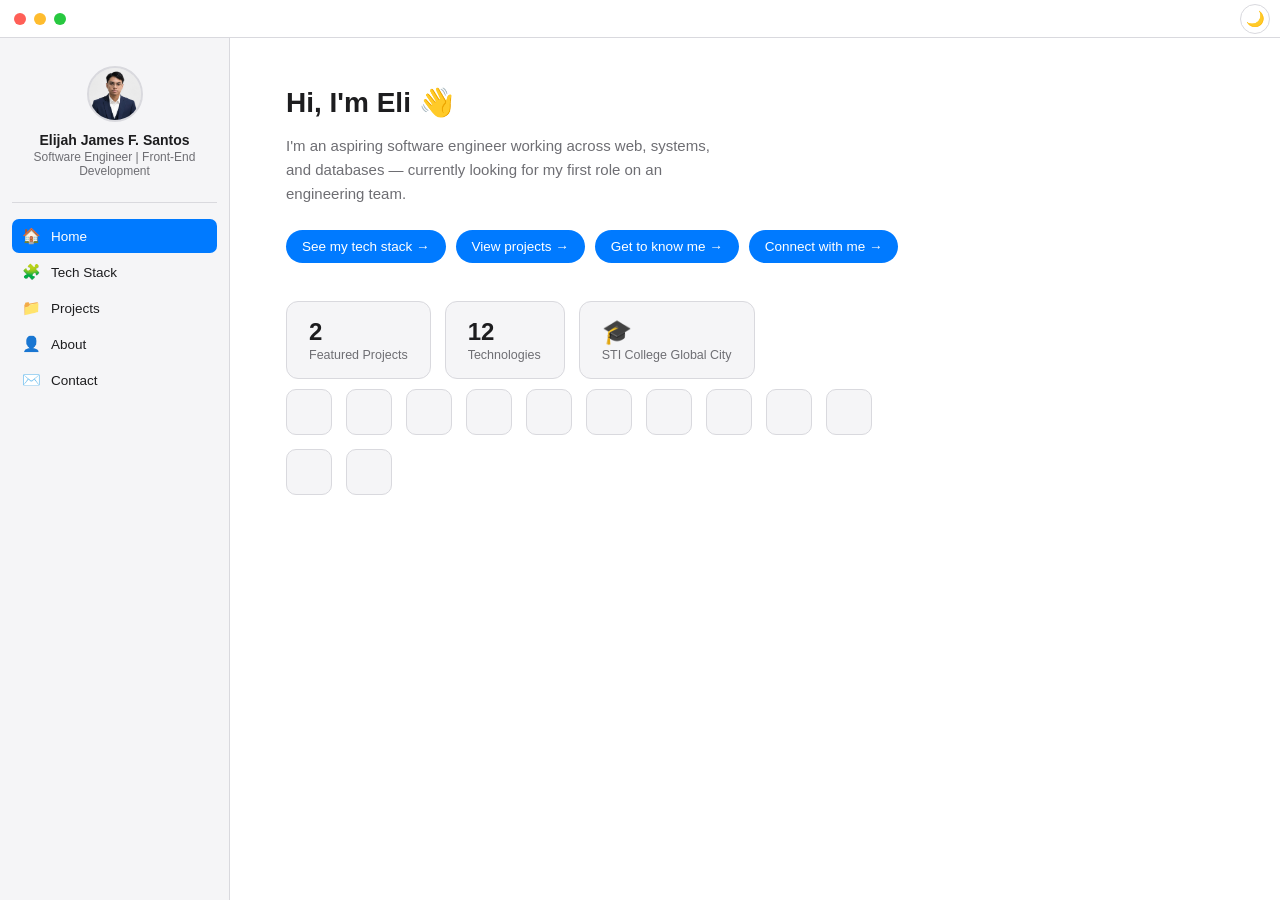
==== index.html @ a361f8e8 "Initial portfolio upload" ====
<!doctype html>
<html lang="en">
  <head>
    <meta charset="UTF-8" />
    <meta
      name="viewport"
      content="width=device-width, initial-scale=1.0, viewport-fit=cover"
    />
    <meta name="color-scheme" content="light" />

    <title>Elijah James F. Santos — Software Engineer</title>

    <!-- Devicon -->
    <link
      rel="stylesheet"
      href="https://cdn.jsdelivr.net/gh/devicons/devicon@latest/devicon.min.css"
    />

    <!-- Font Awesome -->
    <link
      rel="stylesheet"
      href="https://cdnjs.cloudflare.com/ajax/libs/font-awesome/6.5.2/css/all.min.css"
    />

    <!-- Your CSS -->
    <link rel="stylesheet" href="style.css" />
  </head>

  <body>
    <div class="mac-window">
      <!-- TITOL BAR -->
      <div class="titlebar">
        <div class="traffic-lights">
          <span class="light red"></span>
          <span class="light yellow"></span>
          <span class="light green"></span>
        </div>

        <div class="window-title">Elijah Santos — Portfolio</div>

        <button
          class="theme-toggle"
          id="theme-toggle"
          aria-label="Toggle dark mode"
          title="Toggle dark mode"
        >
          🌙
        </button>
      </div>

      <div class="window-body">
        <!-- SIDEBAR -->
        <nav class="sidebar">
          <div class="sidebar-profile">
            <!-- PROFILE PHOTO -->
            <div class="avatar">
              <img src="./pic.jpeg" alt="Elijah Santos" />
            </div>

            <div class="sidebar-name">Elijah James F. Santos</div>

            <div class="sidebar-role">
              Software Engineer | Front-End Development
            </div>
          </div>

          <!-- NAVIGATION -->

          <button class="nav-item active" data-view="home">
            <span class="nav-icon">🏠</span>
            Home
          </button>

          <button class="nav-item" data-view="stack">
            <span class="nav-icon">🧩</span>
            Tech Stack
          </button>

          <button class="nav-item" data-view="projects">
            <span class="nav-icon">📁</span>
            Projects
          </button>

          <button class="nav-item" data-view="about">
            <span class="nav-icon">👤</span>
            About
          </button>

          <button class="nav-item" data-view="contact">
            <span class="nav-icon">✉️</span>
            Contact
          </button>
        </nav>

        <!-- PARA MAGITNA YUNG CONTENT -->
        <main class="content">
          <!-- BAHAY NI ELI -->
          <section class="view active" id="view-home">
            <h1>
              Hi, I'm Eli
              <span class="wave">👋</span>
            </h1>

            <p class="lede">
              I'm an aspiring software engineer working across web, systems, and
              databases — currently looking for my first role on an engineering
              team.
            </p>

            <div class="quick-links">
              <button class="pill" data-goto="stack">
                See my tech stack →
              </button>

              <button class="pill" data-goto="projects">
                View projects →
              </button>

              <button class="pill" data-goto="about">
                Get to know me →
              </button>

              <button class="pill" data-goto="contact">
                Connect with me →
              </button>

              <div class="stats-row">
              <div class="stat-card">
              <div class="stat-num">2</div>
              <div class="stat-label">Featured Projects</div>
           </div>

             <div class="stat-card">
             <div class="stat-num">12</div>
             <div class="stat-label">Technologies</div>
          </div>

             <div class="stat-card">
             <div class="stat-num">🎓</div>
             <div class="stat-label">STI College Global City</div>
          </div>
        </div>
        <p class="strip-label"></p>
          <div class="tech-strip">
            <i class="devicon-html5-plain colored"></i>
            <i class="devicon-css3-plain colored"></i>
            <i class="devicon-javascript-plain colored"></i>
            <i class="devicon-python-plain colored"></i>
            <i class="devicon-java-plain colored"></i>
            <i class="devicon-csharp-plain colored"></i>
            <i class="devicon-react-original colored"></i>
            <i class="devicon-github-original"></i>
            <i class="devicon-microsoftsqlserver-plain colored"></i>
            <i class="devicon-mysql-original colored"></i>
            <i class="devicon-oracle-original colored"></i>
            <i class="devicon-mongodb-plain colored"></i>
          </div>
          </section>

          <!-- TECH STACKS NI ELI -->
          <section class="view" id="view-stack">
            <h2>Tech Stack</h2>

            <p class="section-sub">Click a tile to see what it is.</p>

            <!-- LANGUAGES -->
            <div class="stack-category">
              <p class="category-label">Languages</p>
              <div class="tile-grid">
                <button class="tile" data-info="html">
                  <i class="devicon-html5-plain colored"></i>
                  <span>HTML</span>
                </button>

                <button class="tile" data-info="css">
                  <i class="devicon-css3-plain colored"></i>
                  <span>CSS</span>
                </button>

                <button class="tile" data-info="js">
                  <i class="devicon-javascript-plain colored"></i>
                  <span>JavaScript</span>
                </button>

                <button class="tile" data-info="python">
                  <i class="devicon-python-plain colored"></i>
                  <span>Python</span>
                </button>

                <button class="tile" data-info="java">
                  <i class="devicon-java-plain colored"></i>
                  <span>Java</span>
                </button>

                  <button class="tile" data-info="csharp">
                    <i class="devicon-csharp-plain colored"></i>
                    <span>C#</span>
                  </button>
                </button>
              </div>
            </div>

            <!-- FRAMEWORKS AND LIBRARIES -->
            <div class="stack-category">
              <p class="category-label">Frameworks & Libraries</p>

              <div class="tile-grid">
                <button class="tile" data-info="react">
                  <i class="devicon-react-original colored"></i>
                  <span>React</span>
                </button>
              </div>
            </div>

            <!-- TOOLS & PLATFORMS -->
             <div class="stack-category">
              <p class="category-label">Tools & Platforms</p>

              <div class="title-grid">
               <button class="tile" data-info="github">
                  <i class="devicon-github-original"></i>
                  <span>GitHub</span>
                  </button>
                  </div>
                </div>

            <!-- DATABASES -->
            <div class="stack-category">
              <p class="category-label">Databases</p>

              <div class="tile-grid">
                <button class="tile" data-info="mssql">
                  <i class="devicon-microsoftsqlserver-plain colored"></i>
                  <span>MSSQL</span>
                </button>

                <div class="tile-grid">
                <button class="tile" data-info="mysql">
                  <i class="devicon-mysql-original colored"></i>
                  <span>MYSQL</span>
                </button>

                <button class="tile" data-info="oracle">
                  <i class="devicon-oracle-original colored"></i>
                  <span>Oracle DB</span>
                </button>

                <button class="tile" data-info="mongodb">
                  <i class="devicon-mongodb-plain colored"></i>
                  <span>MongoDB</span>
                </button>
              </div>
            </div>

            <!-- TECH INFO -->
            <div class="info-panel" id="info-panel">
              <p class="info-placeholder">
                Select a tile above to see details here.
              </p>
            </div>
          </section>

          <!-- PROJECTS NI ELI -->
          <section class="view" id="view-projects">
            <h2>Projects</h2>
            <p class="section-sub">Click a project to expand it.</p>

            <div class="disclosure-row open">
              <button class="disclosure-trigger">
                <span class="chevron">▸</span>
                <span class="row-title">HanaPark</span>
                <span class="row-meta">HTML · CSS · JS · React · Canva</span>
              </button>
              <div class="disclosure-body">
                <p>
                  Smart web-based parking availability and reservation system
                  built for STI College Global City. Provides real-time parking
                  information and lets users reserve available spaces, reducing
                  parking congestion and improving convenience. Act as the
                  frontend developer on this capstone project.
                </p>
                <a
                  href="https://hanapark.online"
                  target="_blank"
                  rel="noopener"
                  class="pill small"
                  >View project →</a
                >
              </div>
            </div>

            <div class="disclosure-row">
              <button class="disclosure-trigger">
                <span class="chevron">▸</span>
                <span class="row-title"
                  >Wayward Games Network Infrastructure</span
                >
                <span class="row-meta"
                  >AutoCAD · Canva · Figma · Cisco Packet Tracer</span
                >
              </button>
              <div class="disclosure-body">
                <p>
                  Strategizing, designing, and configuring network
                  infrastructure for Wayward Games through network simulation.
                  Covers how a 5-story building's network connections are laid
                  out, with recommended PC specs for each department to operate
                  flawlessly.
                </p>
                <a
                  href="wayward-games.html"
                  target="_blank"
                  rel="noopener"
                  class="pill small"
                  >View project →</a
                >
              </div>
            </div>
          </section>

          <!-- ABOUT KAY ELI -->
         <section class="view" id="view-about">
            <h2>About</h2>

            <p class="placeholder">
              I’m a fresh IT graduate with a Bachelor of Science in Information
              Technology, majoring in Game Development, with a strong interest
              in web development and artificial intelligence. I have academic
              experience working with HTML, CSS, JavaScript, React, and
              designing UI/UX, while continuously expanding my skills in AI and
              cybersecurity. As the team leader of HanaPark, a smart parking
              availability and reservation system, I gained hands-on experience
              in developing and leading a real-world project. I’m currently
              aspiring to build a career as a Front-End Developer or Software
              Engineer, creating modern, user-focused, and innovative solutions.
            </p>

            <!-- Life Outside the Computer -->
            <div class="life-outside">
              <button class="life-toggle" id="lifeToggle">
                <span>Life Outside the Computer</span>
                <span id="lifeArrow">▼</span>
              </button>

              <div class="life-content" id="lifeContent">

               <div class="life-icons">

              <!-- Pokémon -->
              <div class="life-item">
                <img
                  src="https://upload.wikimedia.org/wikipedia/commons/5/53/Pok%C3%A9_Ball_icon.svg"
                  alt="Pokémon"
                >
                <span>Pokémon</span>
              </div>

              <!-- Discord -->
              <div class="life-item">
                <img
                  src="https://cdn.simpleicons.org/discord"
                  alt="Discord"
                >
                <span>Discord</span>
              </div>

              <!-- YouTube -->
              <div class="life-item">
                <img
                  src="https://cdn.simpleicons.org/youtube"
                  alt="YouTube"
                >
                <span>YouTube</span>
              </div>

              <!-- Guitar -->
              <div class="life-item">
                <div class="silhouette">🎸</div>
                <span>Electric Guitar</span>
              </div>

              <!-- Car -->
              <div class="life-item">
                <div class="silhouette">🚗</div>
                <span>Cars</span>
              </div>

            </div>

            <p>
              When I’m away from the computer, I usually like to slow down,
              relax, and enjoy the things I’m interested in. I spend my free
              time playing games, playing electric guitar, talking with
              friends on Discord, opening Pokémon TCG packs, and watching
              K-dramas, anime, and YouTube.
            </p>

            <p>
              I’m also interested in cars, guitars, Pokémon cards, the latest
              technology, and exploring household decorations and appliances.
              Most of the time, I simply enjoy chilling and spending time with
              my hobbies and interests. I find that having time to relax and
              enjoy these things helps me recharge and come back to my work
              with a fresh mind.
            </p>

          </div>
            </div>
          </section>

          <!-- PANO I CONTACT SI ELI -->
          <section class="view" id="view-contact">
            <h2>Contact</h2>

            <div class="contact-card">
              <button type="button" class="contact-row" id="copy-email-btn" data-email="elijahjames_santos@yahoo.com">
                <span class="contact-icon">✉️</span>
                <span id="copy-email-text">elijahjames_santos@yahoo.com</span>
              </button>

              <a
                href="https://github.com/eliiisantos"
                target="_blank"
                rel="noopener"
                class="contact-row"
              >
                <span class="contact-icon">🐙</span>
                <span>github.com/eliiisantos</span>
              </a>

              <a
                href="https://www.linkedin.com/in/elijah-james-santos-1762a33b9/"
                target="_blank"
                rel="noopener"
                class="contact-row"
              >
                <span class="contact-icon">💼</span>
                <span>linkedin.com/in/elijah-james-santos</span>
              </a>
              <a
                href="https://www.facebook.com/eljhsnts"
                target="_blank"
                rel="noopener noreferrer"
                class="contact-row"
              >
                <span class="contact-icon">
                  <i class="fa-brands fa-facebook"></i>
                </span>
                <span>facebook.com/eljhsnts</span>
              </a>
            </div>
          </section>
        </main>
      </div>
    </div>

    <!-- JAVASCRIPT -->
    <script src="script.js"></script>
  </body>
</html>
---- style.css ----
/* =========================================
   ROOT VARIABLES
========================================= */

:root{
  color-scheme:light;
  --sidebar-bg:#F5F5F7;
  --content-bg:#FFFFFF;
  --border:#D9D9DE;
  --text:#1D1D1F;
  --text-dim:#6E6E73;
  --blue:#007AFF;
  --blue-soft:#E8F1FF;
}


/* =========================================
   DARK MODE VARIABLES
========================================= */

body.dark {
  --sidebar-bg: #1C1C1E;
  --content-bg: #000000;
  --border: #38383A;

  --text: #F5F5F7;
  --text-dim: #98989D;

  --blue: #0A84FF;
  --blue-soft: #172A45;
  --button-hover: #409CFF;

  --titlebar-bg: #1C1C1E;
}


/* =========================================
   RESET
========================================= */

* {
  box-sizing: border-box;
}

html,
body {
  height: 100%;
  margin: 0;
}

body {
  font-family:
    -apple-system,
    BlinkMacSystemFont,
    "SF Pro Text",
    "Segoe UI",
    Helvetica,
    Arial,
    sans-serif;

  background: #000;
  color: var(--text);

  transition:
    background-color 0.25s ease,
    color 0.25s ease;
}


/* =========================================
   MAC WINDOW
========================================= */

.mac-window{
  width:100vw;
  height:100vh;
  height:100dvh;
  display:flex;
  flex-direction:column;
  background:var(--content-bg);
  overflow:hidden;
}


/* =========================================
   TITLE BAR
========================================= */

.titlebar {
  height: 38px;
  flex: none;

  background: var(--titlebar-bg);

  border-bottom: 1px solid var(--border);

  display: flex;
  align-items: center;

  padding: 0 14px;

  position: relative;

  transition:
    background-color 0.25s ease,
    border-color 0.25s ease;
}


/* =========================================
   MAC TRAFFIC LIGHTS
========================================= */

.traffic-lights {
  display: flex;
  gap: 8px;
}

.light {
  width: 12px;
  height: 12px;
  border-radius: 50%;
}

.light.red {
  background: #FF5F57;
}

.light.yellow {
  background: #FEBC2E;
}

.light.green {
  background: #28C840;
}


/* =========================================
   WINDOW TITLE
========================================= */

.window-title {
  position: absolute;

  left: 50%;

  transform: translateX(-50%);

  font-size: 13px;

  color: var(--text-dim);

  font-weight: 500;

  white-space: nowrap;

  transition: color 0.25s ease;
}


/* =========================================
   DARK / LIGHT TOGGLE
========================================= */

.theme-toggle {
  position: absolute;

  right: 14px;
  top: 50%;

  transform: translateY(-50%);

  width: 30px;
  height: 30px;

  display: flex;
  align-items: center;
  justify-content: center;

  border: 1px solid var(--border);

  background: rgba(255, 255, 255, 0.65);

  border-radius: 50%;

  font-size: 15px;

  cursor: pointer;

  font-family: inherit;

  transition:
    background 0.2s ease,
    transform 0.2s ease,
    border-color 0.2s ease;
}

body.dark .theme-toggle {
  background: rgba(255, 255, 255, 0.08);
}

.theme-toggle:hover {
  background: rgba(0, 0, 0, 0.08);

  transform:
    translateY(-50%)
    scale(1.05);
}

body.dark .theme-toggle:hover {
  background: rgba(255, 255, 255, 0.14);
}


/* =========================================
   BODY LAYOUT
========================================= */

.window-body {
  flex: 1;

  display: flex;

  min-height: 0;
}

/* Home stats row */
.stats-row{
  display:flex;
  gap:14px;
  flex-wrap:wrap;
  margin-top:28px;
}
.stat-card{
  background:var(--sidebar-bg);
  border:1px solid var(--border);
  border-radius:12px;
  padding:16px 22px;
  min-width:120px;
}
.stat-num{
  font-size:24px;
  font-weight:700;
  color:var(--text);
}
.stat-label{
  font-size:12.5px;
  color:var(--text-dim);
  margin-top:2px;
}

@media (max-width:520px){
  .stat-card{ min-width:100px; padding:14px 16px; }
}

/* Tech icon strip */
.strip-label{
  font-size:12px;
  text-transform:uppercase;
  letter-spacing:.04em;
  color:var(--text-dim);
  margin:32px 0 12px;
}
.tech-strip{
  display:flex;
  gap:14px;
  flex-wrap:wrap;
}
.tech-strip i{
  font-size:26px;
  background:var(--sidebar-bg);
  border:1px solid var(--border);
  border-radius:10px;
  width:46px;
  height:46px;
  display:flex;
  align-items:center;
  justify-content:center;
}

/* =========================================
   SIDEBAR
========================================= */

.sidebar {
  width: 230px;
  flex: none;

  background: var(--sidebar-bg);

  border-right: 1px solid var(--border);

  padding: 20px 12px;

  overflow-y: auto;

  transition:
    background-color 0.25s ease,
    border-color 0.25s ease;
}


/* =========================================
   SIDEBAR PROFILE
========================================= */

.sidebar-profile {
  text-align: center;

  padding:
    8px
    8px
    24px;

  border-bottom: 1px solid var(--border);

  margin-bottom: 16px;
}


/* =========================================
   PROFILE PHOTO
========================================= */

.avatar {
  width: 56px;
  height: 56px;

  border-radius: 50%;

  overflow: hidden;

  margin: 0 auto 10px;

  background: #E5E5EA;

  border: 2px solid var(--border);

  display: flex;
  align-items: center;
  justify-content: center;

  transition:
    border-color 0.25s ease,
    background-color 0.25s ease;
}

.avatar img {
  width: 100%;
  height: 100%;

  object-fit: cover;

  /*
    Keeps your face more centered
    inside the circular image.
  */
  object-position: center 25%;

  display: block;
}


/* =========================================
   SIDEBAR TEXT
========================================= */

.sidebar-name {
  font-weight: 600;
  font-size: 14px;

  color: var(--text);
}

.sidebar-role {
  font-size: 12px;

  color: var(--text-dim);

  margin-top: 2px;
}


/* =========================================
   NAVIGATION
========================================= */

.nav-item {
  width: 100%;

  display: flex;
  align-items: center;

  gap: 10px;

  background: none;

  border: none;

  text-align: left;

  padding:
    8px
    10px;

  border-radius: 7px;

  font-size: 13.5px;

  color: var(--text);

  cursor: pointer;

  margin-bottom: 2px;

  font-family: inherit;

  transition:
    background-color 0.2s ease,
    color 0.2s ease;
}

.nav-item:hover {
  background: rgba(127, 127, 127, 0.12);
}

.nav-item.active {
  background: var(--blue);

  color: #FFFFFF;
}

.nav-icon {
  font-size: 15px;
}


/* =========================================
   CONTENT
========================================= */

.content {
  flex: 1;

  overflow-y: auto;

  padding:
    48px
    56px;

  background: var(--content-bg);

  transition:
    background-color 0.25s ease;
}


/* =========================================
   VIEWS
========================================= */

.view {
  display: none;

  max-width: 640px;

  animation:
    fadeIn
    0.25s
    ease;
}

.view.active {
  display: block;
}


/* =========================================
   FADE ANIMATION
========================================= */

@keyframes fadeIn {

  from {
    opacity: 0;

    transform:
      translateY(4px);
  }

  to {
    opacity: 1;

    transform:
      translateY(0);
  }

}


/* =========================================
   TYPOGRAPHY
========================================= */

h1 {
  font-size: 32px;

  font-weight: 700;

  margin:
    0
    0
    12px;

  color: var(--text);
}

h2 {
  font-size: 24px;

  font-weight: 700;

  margin:
    0
    0
    6px;

  color: var(--text);
}


/* =========================================
   WAVE
========================================= */

.wave {
  display: inline-block;

  animation:
    waveHand
    1.6s
    ease-in-out
    infinite;

  transform-origin:
    70%
    70%;
}

@keyframes waveHand {

  0%,
  60%,
  100% {
    transform: rotate(0deg);
  }

  10% {
    transform: rotate(14deg);
  }

  20% {
    transform: rotate(-8deg);
  }

  30% {
    transform: rotate(14deg);
  }

  40% {
    transform: rotate(-4deg);
  }

}


/* =========================================
   HOME DESCRIPTION
========================================= */

.lede {
  font-size: 16px;

  color: var(--text-dim);

  line-height: 1.6;

  max-width: 52ch;
}


/* =========================================
   SECTION SUBTITLE
========================================= */

.section-sub {
  font-size: 13.5px;

  color: var(--text-dim);

  margin:
    0
    0
    24px;
}


/* =========================================
   QUICK LINKS
========================================= */

.quick-links {
  display: flex;

  gap: 10px;

  margin-top: 24px;

  flex-wrap: wrap;
}


/* =========================================
   PILLS / BUTTONS
========================================= */

.pill {
  background: var(--blue);

  color: #FFFFFF;

  border: none;

  padding:
    9px
    16px;

  border-radius: 20px;

  font-size: 13.5px;

  font-weight: 500;

  cursor: pointer;

  font-family: inherit;

  transition:
    background-color 0.2s ease,
    transform 0.15s ease;
}

.pill:hover {
  background: var(--button-hover);

  transform:
    translateY(-1px);
}

.pill.small {
  display: inline-block;

  padding:
    6px
    13px;

  font-size: 12.5px;

  text-decoration: none;
}


/* =========================================
   TECH STACK
========================================= */

.stack-category {
  margin-bottom: 26px;
}

.category-label {
  font-size: 12px;

  text-transform: uppercase;

  letter-spacing: 0.04em;

  color: var(--text-dim);

  margin:
    0
    0
    10px;
}

.tile-grid {
  display: flex;

  flex-wrap: wrap;

  gap: 10px;
}


/* =========================================
   TECH TILES
========================================= */

.tile {
  display: flex;

  flex-direction: column;

  align-items: center;

  gap: 6px;

  width: 82px;

  padding:
    14px
    6px;

  background: var(--sidebar-bg);

  border: 1px solid var(--border);

  border-radius: 12px;

  cursor: pointer;

  font-family: inherit;

  transition:
    transform 0.12s ease,
    box-shadow 0.12s ease,
    background-color 0.25s ease,
    border-color 0.25s ease;
}

.tile:hover {
  transform:
    translateY(-2px);

  box-shadow:
    0
    6px
    14px
    rgba(0, 0, 0, 0.08);
}

body.dark .tile:hover {
  box-shadow:
    0
    6px
    14px
    rgba(0, 0, 0, 0.35);
}

.tile.selected {
  border-color: var(--blue);

  background: var(--blue-soft);
}

.tile i {
  font-size: 26px;
}

.tile span {
  font-size: 11.5px;

  color: var(--text);

  font-weight: 500;
}


/* GitHub icon */

.tile .devicon-github-original {
  color: var(--text);
}


/* =========================================
   INFO PANEL
========================================= */

.info-panel {
  margin-top: 20px;

  padding:
    18px
    20px;

  background: var(--sidebar-bg);

  border: 1px solid var(--border);

  border-radius: 12px;

  font-size: 14px;

  color: var(--text);

  min-height: 24px;

  transition:
    background-color 0.25s ease,
    border-color 0.25s ease,
    color 0.25s ease;
}

.info-panel h3 {
  margin:
    0
    0
    6px;

  font-size: 15px;

  display: flex;

  align-items: center;

  gap: 8px;

  color: var(--text);
}

.info-panel p {
  margin: 0;

  color: var(--text-dim);

  line-height: 1.6;
}

.info-placeholder {
  color: var(--text-dim);

  font-style: italic;

  margin: 0;
}


/* =========================================
   PROJECTS
========================================= */

.disclosure-row {
  border-bottom: 1px solid var(--border);
}

.disclosure-row:first-child {
  border-top: 1px solid var(--border);
}

.disclosure-trigger {
  width: 100%;

  display: flex;

  align-items: center;

  gap: 10px;

  background: none;

  border: none;

  padding:
    14px
    4px;

  cursor: pointer;

  font-family: inherit;

  text-align: left;

  color: var(--text);
}

.chevron {
  color: var(--text-dim);

  font-size: 11px;

  transition:
    transform
    0.15s
    ease;

  flex: none;
}

.disclosure-row.open .chevron {
  transform: rotate(90deg);
}

.row-title {
  font-weight: 600;

  font-size: 14.5px;

  flex: 1;

  color: var(--text);
}

.row-meta {
  font-size: 12px;

  color: var(--text-dim);
}

.disclosure-body {
  display: none;

  padding:
    0
    4px
    18px
    24px;
}

.disclosure-row.open .disclosure-body {
  display: block;
}


/* =========================================
   PLACEHOLDER TEXT
========================================= */

.placeholder {
  color: var(--text-dim);

  font-style: italic;

  font-size: 14px;

  line-height: 1.6;
}


/* =========================================
   CONTACT
========================================= */

.contact-card {
  border: 1px solid var(--border);

  border-radius: 12px;

  overflow: hidden;

  transition:
    border-color 0.25s ease;
}

.contact-row{
  display:flex;
  align-items:center;
  gap:12px;
  padding:14px 16px;
  border-bottom:1px solid var(--border);
  text-decoration:none;
  color:var(--text);
  font-size:14px;
  width:100%;
  background:none;
  border-left:none;
  border-right:none;
  border-top:none;
  font-family:inherit;
  text-align:left;
  cursor:pointer;

  transition:
    background-color 0.2s ease,
    color 0.25s ease;
}

.contact-row.copied{
  color:var(--blue);
}

.contact-row:last-child {
  border-bottom: none;
}

.contact-row:hover {
  background: var(--sidebar-bg);
}

.contact-icon {
  font-size: 17px;
}


/* =========================================
   SCROLLBARS
========================================= */

.content::-webkit-scrollbar,
.sidebar::-webkit-scrollbar {
  width: 9px;
}

.content::-webkit-scrollbar-thumb,
.sidebar::-webkit-scrollbar-thumb {
  background: #C7C7CC;

  border-radius: 5px;
}

body.dark .content::-webkit-scrollbar-thumb,
body.dark .sidebar::-webkit-scrollbar-thumb {
  background: #48484A;
}


/* =========================================
   DARK MODE TEXT FIX
========================================= */

body.dark h1,
body.dark h2,
body.dark h3,
body.dark .sidebar-name,
body.dark .row-title,
body.dark .tile span,
body.dark .contact-row,
body.dark .disclosure-trigger,
body.dark .info-panel h3 {
  color: #F5F5F7;
}

body.dark .category-label,
body.dark .section-sub,
body.dark .lede,
body.dark .sidebar-role,
body.dark .row-meta,
body.dark .placeholder,
body.dark .info-panel p,
body.dark .info-placeholder {
  color: #98989D;
}


/* =========================================
   MOBILE
========================================= */

@media (max-width:720px){
  .window-body{ flex-direction:column; }
  .sidebar{
    width:100%;
    display:flex;
    align-items:center;
    gap:10px;
    padding:8px 12px;
    overflow-x:auto;
    border-right:none;
    border-bottom:1px solid var(--border);
  }
  .sidebar-profile{
    display:flex;
    align-items:center;
    text-align:left;
    padding:0;
    border-bottom:none;
    margin-bottom:0;
    flex:none;
  }
  .sidebar-profile .avatar{
    width:32px;
    height:32px;
    font-size:12px;
    margin:0;
  }
  .sidebar-name, .sidebar-role{ display:none; }
  .nav-item{ width:auto; white-space:nowrap; margin-bottom:0; }
  .content{ padding:28px 20px; }
}

  .window-title {
    display: none;
  }

  .theme-toggle {
    right: 10px;
  }

  h1 {
    font-size: 28px;
  }

  h2 {
    font-size: 22px;
  }

  .lede {
    font-size: 15px;
  }
  /* ========================================
   LIFE OUTSIDE THE COMPUTER
   ======================================== */

.life-outside {
  margin-top: 25px;
}

.life-toggle {
  width: 100%;
  padding: 15px 18px;
  border: none;
  border-radius: 10px;
  background: #0A84FF;
  color: white;
  font-size: 16px;
  font-weight: 600;
  text-align: left;
  cursor: pointer;

  display: flex;
  justify-content: space-between;
  align-items: center;

  transition: all 0.3s ease;
}

.life-toggle:hover {
  opacity: 0.9;
  transform: translateY(-1px);
}

#lifeArrow {
  transition: transform 0.3s ease;
  font-size: 13px;
}

.life-content {
  max-height: 0;
  overflow: hidden;
  opacity: 0;

  padding: 0 18px;

  transition:
    max-height 0.4s ease,
    opacity 0.3s ease,
    padding 0.3s ease;
}

.life-content p {
  margin: 15px 0;
  line-height: 1.7;
}

/* Dropdown opened */

.life-content.active {
  max-height: 500px;
  opacity: 1;
  padding: 10px 18px;
}

/* Rotate arrow when opened */

.life-toggle.active #lifeArrow {
  transform: rotate(180deg);
}
/* ========================================
   LIFE OUTSIDE ICONS
   ======================================== */

.life-icons {
  display: grid;
  grid-template-columns: repeat(5, 1fr);
  gap: 15px;
  margin: 10px 0 20px;
}

.life-item {
  display: flex;
  flex-direction: column;
  align-items: center;
  justify-content: center;

  min-height: 110px;
  padding: 15px 10px;

  border-radius: 12px;
  background: rgba(0, 51, 102, 0.08);

  text-align: center;

  transition: all 0.3s ease;
}

.life-item:hover {
  transform: translateY(-5px);
}

.life-item img {
  width: 45px;
  height: 45px;
  object-fit: contain;
  margin-bottom: 10px;
}

.life-item span {
  font-size: 13px;
  font-weight: 600;
}

.silhouette {
  font-size: 42px;
  height: 45px;
  display: flex;
  align-items: center;
  justify-content: center;
  margin-bottom: 10px;
}


/* Responsive */

@media (max-width: 700px) {
  .life-icons {
    grid-template-columns: repeat(3, 1fr);
  }
}

@media (max-width: 450px) {
  .life-icons {
    grid-template-columns: repeat(2, 1fr);
  }
}
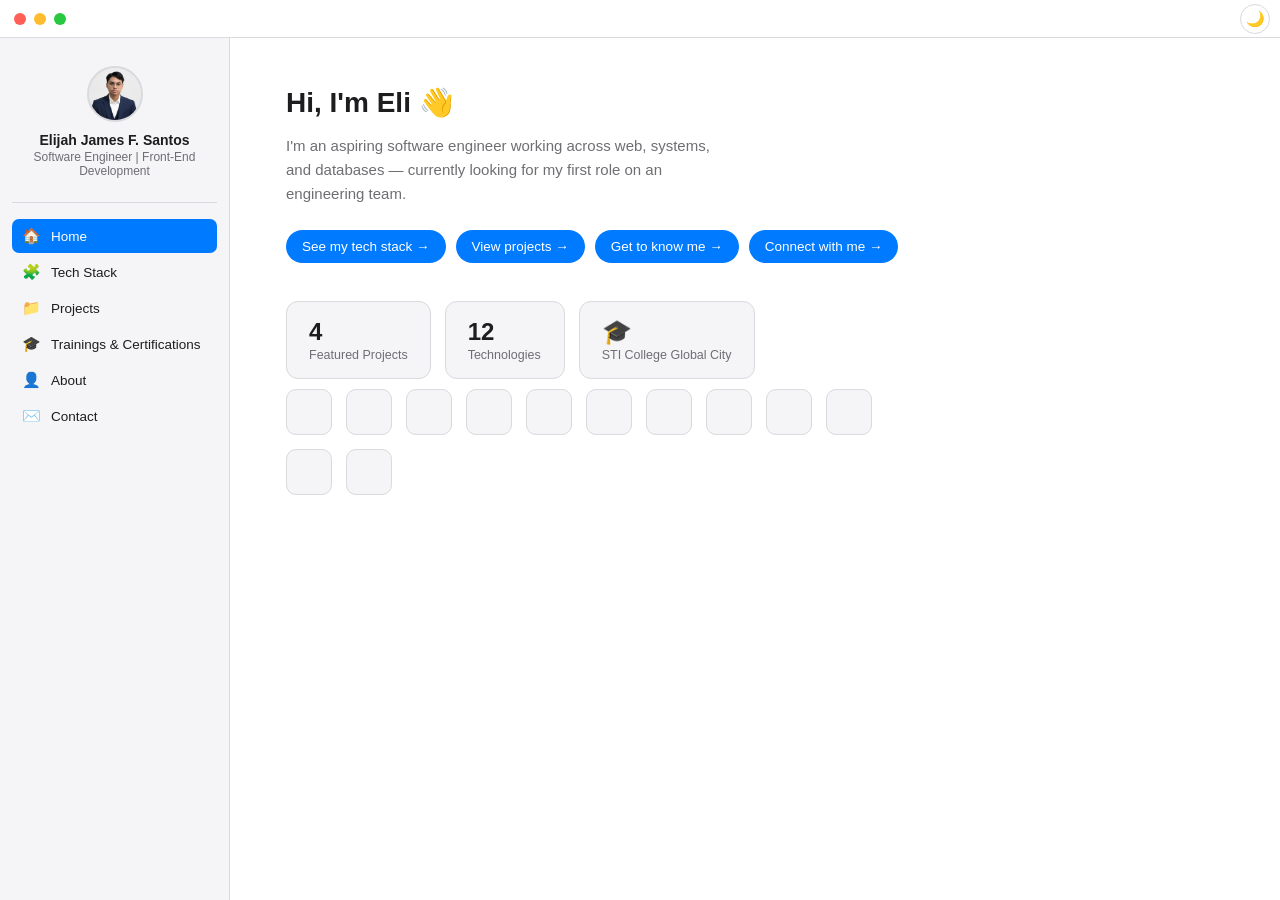
==== commit b0f2c1a9: "Added new projects, trainings page, and happiest moments section. fix bug" ====
--- a/index.html
+++ b/index.html
@@ -77,8 +77,13 @@
           </button>
 
           <button class="nav-item" data-view="projects">
-            <span class="nav-icon">📁</span>
-            Projects
+          <span class="nav-icon">📁</span>
+          Projects
+          </button>
+
+          <button class="nav-item" data-view="trainings">
+            <span class="nav-icon">🎓</span>
+            Trainings &amp; Certifications
           </button>
 
           <button class="nav-item" data-view="about">
@@ -126,7 +131,7 @@
 
               <div class="stats-row">
               <div class="stat-card">
-              <div class="stat-num">2</div>
+              <div class="stat-num">4</div>
               <div class="stat-label">Featured Projects</div>
            </div>
 
@@ -307,16 +312,164 @@
                   out, with recommended PC specs for each department to operate
                   flawlessly.
                 </p>
-                <a
-                  href="wayward-games.html"
-                  target="_blank"
-                  rel="noopener"
-                  class="pill small"
-                  >View project →</a
-                >
-              </div>
-            </div>
+                <button
+                    type="button"
+                    class="pill small"
+                    onclick="window.open('wayward-games.html', '_blank')"
+                  >View project →</button>
+              </div>
+            </div>
+            <div class="disclosure-row">
+            <button class="disclosure-trigger">
+              <span class="chevron">▸</span>
+              <span class="row-title">ProTech — Mobile Security App</span>
+              <span class="row-meta">HTML · CSS · Figma · Canva</span>
+            </button>
+            <div class="disclosure-body">
+              <p>
+                A hard-coded UI/UX design concept for a mobile digital-privacy and security app,
+                covering login and nine core features — from a password strength analyzer to a
+                phishing detector — aimed at helping users protect their data and privacy online.
+              </p>
+              <button
+                type="button"
+                class="pill small"
+                onclick="window.open('protech.html', '_blank')"
+              >View project →</button>
+            </div>
+          </div>
+          <div class="disclosure-row">
+            <button class="disclosure-trigger">
+              <span class="chevron">▸</span>
+              <span class="row-title">Fempreneur</span>
+              <span class="row-meta">Canva</span>
+            </button>
+            <div class="disclosure-body">
+              <p>
+                A commissioned website wireframe for Fempreneur, a small business selling
+                handmade beaded jewelry and vintage clothing. My first web design project —
+                designed entirely in Canva.
+              </p>
+              <button
+                type="button"
+                class="pill small"
+                onclick="window.open('fempreneur.html', '_blank')"
+              >View project →</button>
+            </div>
+          </div>
           </section>
+
+          <!-- TRAININGS AND CERTIFICATIONS -->
+            <section class="view" id="view-trainings">
+              <h2>Trainings &amp; Certifications</h2>
+              <p class="section-sub">Click to expand.</p>
+
+              <div class="disclosure-row open">
+                <button class="disclosure-trigger">
+                  <span class="chevron">▸</span>
+                  <span class="row-title">On-the-Job Training — Office Trainee</span>
+                  <span class="row-meta">Pag-IBIG Fund (HDMF), SM Aura Branch · 486 hours · Feb 16 – Jun 4, 2026</span>
+                </button>
+                <div class="disclosure-body">
+
+                  <div class="gallery" style="margin-bottom:20px;">
+                    <button class="gallery-item" data-full="assets/cert-ojt-pagibig-id.jpg">
+                      <img src="assets/cert-ojt-pagibig-id.jpg" alt="Pag-IBIG Fund trainee ID">
+                      <span class="caption">Trainee ID</span>
+                    </button>
+                    <button class="gallery-item" data-full="assets/cert-ojt-pagibig-certificate.jpg">
+                      <img src="assets/cert-ojt-pagibig-certificate.jpg" alt="Certificate of Completion, Pag-IBIG Fund">
+                      <span class="caption">Certificate of Completion</span>
+                    </button>
+                  </div>
+
+                  <button class="life-toggle" id="ojtToggle">
+                  <span>Read Summary</span>
+                  <span id="ojtArrow" class="toggle-arrow">▼</span>
+                  </button>
+
+                  <div class="life-content" id="ojtContent">
+
+                   <p>
+                  As part of my BS Information Technology program at STI College Global City, I
+                  completed a 486-hour On-the-Job Training as an Office Trainee at Pag-IBIG Fund
+                  (HDMF), SM Aura Branch, from February to June 2026. Assigned to the MS II
+                  department, I provided operational support across daily office activities and
+                  occasionally assisted other departments, gaining a broad view of how a
+                  government organization runs.
+                </p>
+
+                <p>
+                  The internship let me apply my IT coursework in a real workplace —
+                  troubleshooting hardware and software issues, supporting basic network
+                  maintenance, and working hands-on with Ethernet cabling and office systems like
+                  the Pag-IBIG ER Virtual platform. Beyond the technical side, it strengthened my
+                  communication, attention to detail, and professionalism, especially when
+                  handling confidential member transactions — lessons I'll carry into my IT
+                  career.
+                </p>
+                </div>
+              </div>
+              <div class="disclosure-row">
+            <button class="disclosure-trigger">
+              <span class="chevron">▸</span>
+              <span class="row-title">Certifications</span>
+              <span class="row-meta">Click a card to see its overview</span>
+            </button>
+            <div class="disclosure-body">
+              <div class="cert-flip-grid">
+                <div class="flip-card">
+                  <div class="flip-card-inner">
+                    <div class="flip-card-front">
+                      <img src="assets/cert-oracle-java-fundamentals.jpg" alt="Oracle Academy Java Fundamentals certificate">
+                      <div class="cert-title">Java Fundamentals — Oracle Academy</div>
+                    </div>
+                    <div class="flip-card-back">
+                      <h3>Java Fundamentals</h3>
+                      <p>Completed Oracle Academy's Java Fundamentals course, covering core Java syntax, object-oriented programming principles, and foundational problem-solving through code. Awarded June 24, 2023.</p>
+                    </div>
+                  </div>
+                </div>
+                <div class="flip-card">
+                  <div class="flip-card-inner">
+                    <div class="flip-card-front">
+                      <img src="assets/cert-sti-systems-administration.jpg" alt="STI Systems Administration certificate">
+                      <div class="cert-title">Systems Administration — STI</div>
+                    </div>
+                    <div class="flip-card-back">
+                      <h3>Systems Administration</h3>
+                      <p>Completed STI's Systems Administration course, part of the ICT curriculum, covering system setup, configuration, and maintenance fundamentals. Awarded June 24, 2023.</p>
+                    </div>
+                  </div>
+                </div>
+                  <div class="flip-card">
+                    <div class="flip-card-inner">
+                      <div class="flip-card-front">
+                        <img src="assets/cert-sti-network-simulation-defense.jpg" alt="STI Network Simulation Facility Final Oral Defense certificate">
+                        <div class="cert-title">Network Simulation Final Defense — STI</div>
+                      </div>
+                      <div class="flip-card-back">
+                        <h3>Network Simulation Facility — Final Oral Defense</h3>
+                        <p>Certificate of Completion for the Network Simulation Facility Final Oral Defense in Data and Digital Communications, presented by STI College Global City's ICT and Engineering Department on December 10, 2024.</p>
+                      </div>
+                    </div>
+                  </div>
+                  <div class="flip-card">
+                    <div class="flip-card-inner">
+                      <div class="flip-card-front">
+                        <img src="assets/cert-cisco-it-customer-support.jpg" alt="Cisco Networking Academy IT Customer Support Basics badge">
+                        <div class="cert-title">IT Customer Support Basics — Cisco</div>
+                      </div>
+                      <div class="flip-card-back">
+                        <h3>IT Customer Support Basics</h3>
+                        <p>Verified completion of Cisco Networking Academy's IT Customer Support Basics course, covering foundational troubleshooting, customer service, and IT support skills.</p>
+                      </div>
+                    </div>
+                  </div>
+                </div>
+              </div>
+            </div>
+            </section>
 
           <!-- ABOUT KAY ELI -->
          <section class="view" id="view-about">
@@ -332,14 +485,14 @@
               availability and reservation system, I gained hands-on experience
               in developing and leading a real-world project. I’m currently
               aspiring to build a career as a Front-End Developer or Software
-              Engineer, creating modern, user-focused, and innovative solutions.
+              Engineer, creating modern, user-focused, and innovative solutions. 
             </p>
 
             <!-- Life Outside the Computer -->
             <div class="life-outside">
               <button class="life-toggle" id="lifeToggle">
                 <span>Life Outside the Computer</span>
-                <span id="lifeArrow">▼</span>
+                <span id="lifeArrow" class="toggle-arrow">▼</span>
               </button>
 
               <div class="life-content" id="lifeContent">
@@ -404,7 +557,52 @@
               with a fresh mind.
             </p>
 
-          </div>
+              </div>
+            </div>
+            <button class="life-toggle" id="momentsToggle">
+              
+              <span>Happiest Moments of My Life</span>
+              <span id="momentsArrow" class="toggle-arrow">▼</span>
+            </button>
+
+            <div class="life-content" id="momentsContent">
+              <div class="moments-layout">
+
+               <div class="moments-layout">
+
+                  <div class="moments-text">
+                    <p>
+                      Some of the happiest moments of my life have come from graduating,
+                      being surrounded by my family, and spending time with friends who
+                      keep me grounded. Click a stack to shuffle through the photos.
+                    </p>
+                  </div>
+
+                <div class="moments-stacks">
+
+                  <div class="photo-stack" data-stack="graduation">
+                    <p class="stack-label">Graduation</p>
+                    <div class="stack-frame">
+                      <img src="assets/moment-graduation-1.jpeg" alt="Graduation photo">
+                    </div>
+                  </div>
+
+                  <div class="photo-stack" data-stack="family">
+                    <p class="stack-label">Family</p>
+                    <div class="stack-frame">
+                      <img src="assets/moment-family-1.jpeg" alt="Family photo">
+                    </div>
+                  </div>
+
+                  <div class="photo-stack" data-stack="friends">
+                    <p class="stack-label">Friends</p>
+                    <div class="stack-frame">
+                      <img src="assets/moment-friends-1.jpeg" alt="Friends photo">
+                    </div>
+                  </div>
+
+                </div>
+              </div>
             </div>
           </section>
 
@@ -456,5 +654,11 @@
 
     <!-- JAVASCRIPT -->
     <script src="script.js"></script>
+
+    <!-- CERTIFICATE LIGHTBOX -->
+    <div class="lightbox" id="cert-lightbox">
+      <button class="lightbox-close" id="cert-lightbox-close">✕</button>
+      <img src="" alt="" id="cert-lightbox-img">
+    </div>
   </body>
 </html>
--- a/style.css
+++ b/style.css
@@ -1126,6 +1126,7 @@
   font-weight: 600;
   text-align: left;
   cursor: pointer;
+  margin-bottom: 10px;
 
   display: flex;
   justify-content: space-between;
@@ -1162,22 +1163,25 @@
   line-height: 1.7;
 }
 
-/* Dropdown opened */
+/* Dropdown opened — max-height is set dynamically by JS below */
 
 .life-content.active {
-  max-height: 500px;
   opacity: 1;
   padding: 10px 18px;
 }
 
 /* Rotate arrow when opened */
 
-.life-toggle.active #lifeArrow {
+.life-toggle.active .toggle-arrow {
   transform: rotate(180deg);
-}
-/* ========================================
-   LIFE OUTSIDE ICONS
-   ======================================== */
+  transition: transform 0.3s ease;
+}
+
+.toggle-arrow {
+  display: inline-block;
+  transition: transform 0.3s ease;
+}
+/* LIFE OUTSIDE ICONS */
 
 .life-icons {
   display: grid;
@@ -1242,3 +1246,245 @@
     grid-template-columns: repeat(2, 1fr);
   }
 }
+/* =========================================
+   CERTIFICATE GALLERY + LIGHTBOX
+========================================= */
+
+.gallery {
+  display: grid;
+  grid-template-columns: repeat(auto-fill, minmax(160px, 1fr));
+  gap: 14px;
+}
+
+.gallery-item {
+  background: var(--sidebar-bg);
+  border: 1px solid var(--border);
+  border-radius: 12px;
+  overflow: hidden;
+  cursor: pointer;
+  padding: 0;
+  font-family: inherit;
+  text-align: left;
+  transition: transform 0.12s ease, box-shadow 0.12s ease;
+}
+
+.gallery-item:hover {
+  transform: translateY(-2px);
+  box-shadow: 0 8px 18px rgba(0, 0, 0, 0.1);
+}
+
+.gallery-item img {
+  width: 100%;
+  height: 220px;
+  object-fit: contain;
+  display: block;
+  border-bottom: 1px solid var(--border);
+  background: #fff;
+}
+
+.gallery .caption {
+  display: block;
+  padding: 8px 10px;
+  font-size: 12.5px;
+  font-weight: 500;
+  color: var(--text);
+}
+
+.lightbox {
+  display: none;
+  position: fixed;
+  inset: 0;
+  background: rgba(0, 0, 0, 0.85);
+  z-index: 200;
+  align-items: center;
+  justify-content: center;
+  padding: 32px;
+}
+
+.lightbox.open {
+  display: flex;
+}
+
+.lightbox img {
+  max-width: 100%;
+  max-height: 100%;
+  border-radius: 8px;
+  background: #fff;
+}
+
+.lightbox-close {
+  position: absolute;
+  top: 20px;
+  right: 24px;
+  background: rgba(255, 255, 255, 0.15);
+  border: none;
+  color: #fff;
+  width: 36px;
+  height: 36px;
+  border-radius: 50%;
+  font-size: 16px;
+  cursor: pointer;
+}
+
+.lightbox-close:hover {
+  background: rgba(255, 255, 255, 0.25);
+}
+/* CERTIFICATION FLIP CARDS */
+
+.cert-flip-grid {
+  display: flex;
+  flex-wrap: wrap;
+  gap: 20px;
+}
+
+.flip-card {
+  width: 200px;
+  height: 250px;
+  perspective: 1200px;
+  cursor: pointer;
+}
+
+.flip-card-inner {
+  position: relative;
+  width: 100%;
+  height: 100%;
+  transition: transform 0.6s;
+  transform-style: preserve-3d;
+}
+
+.flip-card.flipped .flip-card-inner {
+  transform: rotateY(180deg);
+}
+
+.flip-card-front,
+.flip-card-back {
+  position: absolute;
+  width: 100%;
+  height: 100%;
+  backface-visibility: hidden;
+  border-radius: 14px;
+  border: 1px solid var(--border);
+  background: var(--sidebar-bg);
+  overflow: hidden;
+  display: flex;
+  flex-direction: column;
+}
+
+.flip-card-front img {
+  width: 100%;
+  height: 190px;
+  object-fit: cover;
+  object-position: top;
+  border-bottom: 1px solid var(--border);
+  background: #fff;
+}
+
+.cert-title {
+  padding: 10px 12px;
+  font-size: 12.5px;
+  font-weight: 600;
+  color: var(--text);
+  text-align: center;
+}
+
+.flip-card-back {
+  transform: rotateY(180deg);
+  padding: 16px;
+  justify-content: center;
+}
+
+.flip-card-back h3 {
+  font-size: 13.5px;
+  margin: 0 0 8px;
+  color: var(--text);
+}
+
+.flip-card-back p {
+  font-size: 11.5px;
+  line-height: 1.55;
+  color: var(--text-dim);
+  margin: 0;
+}
+
+@media (max-width: 520px) {
+  .flip-card {
+    width: 100%;
+    max-width: 220px;
+  }
+}
+/* HAPPIEST MOMENTS */
+
+.moments-layout {
+  display: flex;
+  flex-direction: column;
+  gap: 18px;
+}
+
+.moments-text {
+  flex: 1;
+  min-width: 100%;
+}
+
+.moments-text p {
+  font-size: 14px;
+  line-height: 1.6;
+  color: var(--text);
+  margin: 0;
+}
+
+.moments-stacks {
+  display: flex;
+  gap: 16px;
+  flex-wrap: wrap;
+}
+
+.photo-stack {
+  cursor: pointer;
+  text-align: center;
+  flex: 1 1 220px;
+  min-width: 200px;
+}
+
+.stack-label {
+  font-size: 12px;
+  font-weight: 600;
+  color: var(--text-dim);
+  margin: 0 0 8px;
+}
+
+.stack-frame {
+  width: 100%;
+  border-radius: 12px;
+  overflow: hidden;
+  border: 1px solid var(--border);
+  background: var(--sidebar-bg);
+  transition: transform 0.15s ease;
+}
+
+.photo-stack:hover .stack-frame {
+  transform: translateY(-2px);
+}
+
+.stack-frame img {
+  width: 100%;
+  height: auto;
+  display: block;
+  transition: transform 0.2s ease, opacity 0.2s ease;
+}
+
+.stack-frame img.shuffle-out {
+  transform: scale(0.85) rotate(-4deg);
+  opacity: 0;
+}
+
+@media (max-width: 520px) {
+  .moments-stacks {
+    justify-content: center;
+    width: 100%;
+  }
+
+  .photo-stack {
+    flex: 1 1 100%;
+    min-width: 0;
+  }
+}
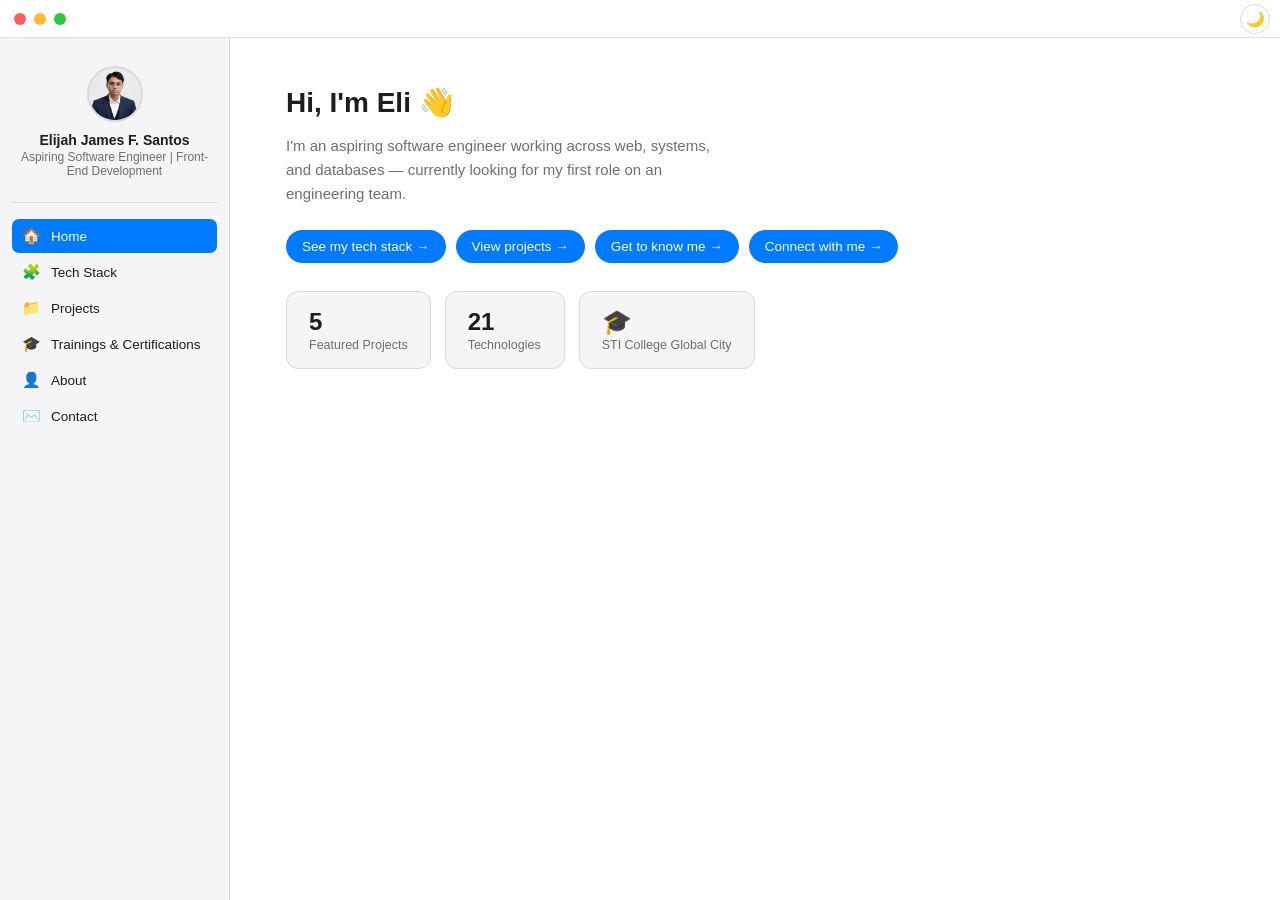
==== commit c3bac242: "techstack and projects update" ====
--- a/index.html
+++ b/index.html
@@ -8,7 +8,7 @@
     />
     <meta name="color-scheme" content="light" />
 
-    <title>Elijah James F. Santos — Software Engineer</title>
+    <title>Elijah James F. Santos — Aspiring Software Engineer</title>
 
     <!-- Devicon -->
     <link
@@ -16,13 +16,10 @@
       href="https://cdn.jsdelivr.net/gh/devicons/devicon@latest/devicon.min.css"
     />
 
-    <!-- Font Awesome -->
     <link
       rel="stylesheet"
       href="https://cdnjs.cloudflare.com/ajax/libs/font-awesome/6.5.2/css/all.min.css"
     />
-
-    <!-- Your CSS -->
     <link rel="stylesheet" href="style.css" />
   </head>
 
@@ -60,7 +57,7 @@
             <div class="sidebar-name">Elijah James F. Santos</div>
 
             <div class="sidebar-role">
-              Software Engineer | Front-End Development
+              Aspiring Software Engineer | Front-End Development
             </div>
           </div>
 
@@ -77,8 +74,8 @@
           </button>
 
           <button class="nav-item" data-view="projects">
-          <span class="nav-icon">📁</span>
-          Projects
+            <span class="nav-icon">📁</span>
+            Projects
           </button>
 
           <button class="nav-item" data-view="trainings">
@@ -128,140 +125,33 @@
               <button class="pill" data-goto="contact">
                 Connect with me →
               </button>
-
-              <div class="stats-row">
+            </div>
+
+            <div class="stats-row">
               <div class="stat-card">
-              <div class="stat-num">4</div>
-              <div class="stat-label">Featured Projects</div>
-           </div>
-
-             <div class="stat-card">
-             <div class="stat-num">12</div>
-             <div class="stat-label">Technologies</div>
-          </div>
-
-             <div class="stat-card">
-             <div class="stat-num">🎓</div>
-             <div class="stat-label">STI College Global City</div>
-          </div>
-        </div>
-        <p class="strip-label"></p>
-          <div class="tech-strip">
-            <i class="devicon-html5-plain colored"></i>
-            <i class="devicon-css3-plain colored"></i>
-            <i class="devicon-javascript-plain colored"></i>
-            <i class="devicon-python-plain colored"></i>
-            <i class="devicon-java-plain colored"></i>
-            <i class="devicon-csharp-plain colored"></i>
-            <i class="devicon-react-original colored"></i>
-            <i class="devicon-github-original"></i>
-            <i class="devicon-microsoftsqlserver-plain colored"></i>
-            <i class="devicon-mysql-original colored"></i>
-            <i class="devicon-oracle-original colored"></i>
-            <i class="devicon-mongodb-plain colored"></i>
-          </div>
+                <div class="stat-num">5</div>
+                <div class="stat-label">Featured Projects</div>
+              </div>
+
+              <div class="stat-card">
+                <div class="stat-num">21</div>
+                <div class="stat-label">Technologies</div>
+              </div>
+
+              <div class="stat-card">
+                <div class="stat-num">🎓</div>
+                <div class="stat-label">STI College Global City</div>
+              </div>
+            </div>
           </section>
 
           <!-- TECH STACKS NI ELI -->
-          <section class="view" id="view-stack">
-            <h2>Tech Stack</h2>
-
-            <p class="section-sub">Click a tile to see what it is.</p>
-
-            <!-- LANGUAGES -->
-            <div class="stack-category">
-              <p class="category-label">Languages</p>
-              <div class="tile-grid">
-                <button class="tile" data-info="html">
-                  <i class="devicon-html5-plain colored"></i>
-                  <span>HTML</span>
-                </button>
-
-                <button class="tile" data-info="css">
-                  <i class="devicon-css3-plain colored"></i>
-                  <span>CSS</span>
-                </button>
-
-                <button class="tile" data-info="js">
-                  <i class="devicon-javascript-plain colored"></i>
-                  <span>JavaScript</span>
-                </button>
-
-                <button class="tile" data-info="python">
-                  <i class="devicon-python-plain colored"></i>
-                  <span>Python</span>
-                </button>
-
-                <button class="tile" data-info="java">
-                  <i class="devicon-java-plain colored"></i>
-                  <span>Java</span>
-                </button>
-
-                  <button class="tile" data-info="csharp">
-                    <i class="devicon-csharp-plain colored"></i>
-                    <span>C#</span>
-                  </button>
-                </button>
-              </div>
-            </div>
-
-            <!-- FRAMEWORKS AND LIBRARIES -->
-            <div class="stack-category">
-              <p class="category-label">Frameworks & Libraries</p>
-
-              <div class="tile-grid">
-                <button class="tile" data-info="react">
-                  <i class="devicon-react-original colored"></i>
-                  <span>React</span>
-                </button>
-              </div>
-            </div>
-
-            <!-- TOOLS & PLATFORMS -->
-             <div class="stack-category">
-              <p class="category-label">Tools & Platforms</p>
-
-              <div class="title-grid">
-               <button class="tile" data-info="github">
-                  <i class="devicon-github-original"></i>
-                  <span>GitHub</span>
-                  </button>
-                  </div>
-                </div>
-
-            <!-- DATABASES -->
-            <div class="stack-category">
-              <p class="category-label">Databases</p>
-
-              <div class="tile-grid">
-                <button class="tile" data-info="mssql">
-                  <i class="devicon-microsoftsqlserver-plain colored"></i>
-                  <span>MSSQL</span>
-                </button>
-
-                <div class="tile-grid">
-                <button class="tile" data-info="mysql">
-                  <i class="devicon-mysql-original colored"></i>
-                  <span>MYSQL</span>
-                </button>
-
-                <button class="tile" data-info="oracle">
-                  <i class="devicon-oracle-original colored"></i>
-                  <span>Oracle DB</span>
-                </button>
-
-                <button class="tile" data-info="mongodb">
-                  <i class="devicon-mongodb-plain colored"></i>
-                  <span>MongoDB</span>
-                </button>
-              </div>
-            </div>
-
-            <!-- TECH INFO -->
-            <div class="info-panel" id="info-panel">
-              <p class="info-placeholder">
-                Select a tile above to see details here.
-              </p>
+          <section class="view ts" id="view-stack">
+            <h2 class="ts-title">Tech Stack</h2>
+            <p class="ts-sub">Click a tile to see what it is.</p>
+            <div id="ts-groups"></div>
+            <div class="ts-detail" id="ts-detail">
+              Select a tile above to see details here.
             </div>
           </section>
 
@@ -270,11 +160,13 @@
             <h2>Projects</h2>
             <p class="section-sub">Click a project to expand it.</p>
 
-            <div class="disclosure-row open">
+            <div class="disclosure-row">
               <button class="disclosure-trigger">
                 <span class="chevron">▸</span>
                 <span class="row-title">HanaPark</span>
-                <span class="row-meta">HTML · CSS · JS · React · Canva</span>
+                <span class="row-meta"
+                  >HTML · CSS · Tailwind CSS · JS · React · Node.js · Canva</span
+                >
               </button>
               <div class="disclosure-body">
                 <p>
@@ -282,10 +174,60 @@
                   built for STI College Global City. Provides real-time parking
                   information and lets users reserve available spaces, reducing
                   parking congestion and improving convenience. Act as the
-                  frontend developer on this capstone project.
+                  frontend developer on this capstone project. Unfortunately,
+                  the original domain has expired. (Hanapark.online).
                 </p>
                 <a
-                  href="https://hanapark.online"
+                  href="https://hanapark.vercel.app"
+                  target="_blank"
+                  rel="noopener"
+                  class="pill small"
+                  >View project →</a
+                >
+              </div>
+            </div>
+
+            <div class="disclosure-row">
+              <button class="disclosure-trigger">
+                <span class="chevron">▸</span>
+                <span class="row-title">Solo Leveling Portfolio</span>
+                <span class="row-meta">HTML · CSS · JS · React · Figma</span>
+              </button>
+              <div class="disclosure-body">
+                <p>
+                  Another personal solo leveling themed portfolio project of
+                  mine to showcase my versatility regarding web designing and
+                  development.
+                </p>
+                <a
+                  href="https://solo-leveling-portfolio-wheat.vercel.app/"
+                  target="_blank"
+                  rel="noopener"
+                  class="pill small"
+                  >View project →</a
+                >
+              </div>
+            </div>
+
+            <div class="disclosure-row">
+              <button class="disclosure-trigger">
+                <span class="chevron">▸</span>
+                <span class="row-title">POKECAFÉ PLANNER</span>
+                <span class="row-meta"
+                  >· React · Vite · JS(ES6) · CSS3 · Node.js · Claude Code ·
+                  Figma</span
+                >
+              </button>
+              <div class="disclosure-body">
+                <p>
+                  Pokécafé Planner: A responsive, calendar-style to-do planner
+                  with a café theme. Add, edit, complete, and delete orders by
+                  day, browse a month calendar, and track progress. Built with
+                  React and Vite, styled with custom CSS, saved with
+                  localStorage, and deployed on Vercel.
+                </p>
+                <a
+                  href="https://pokecafe-planner.vercel.app/"
                   target="_blank"
                   rel="noopener"
                   class="pill small"
@@ -313,166 +255,238 @@
                   flawlessly.
                 </p>
                 <button
-                    type="button"
-                    class="pill small"
-                    onclick="window.open('wayward-games.html', '_blank')"
-                  >View project →</button>
-              </div>
-            </div>
+                  type="button"
+                  class="pill small"
+                  onclick="window.open('wayward-games.html', '_blank')"
+                >
+                  View project →
+                </button>
+              </div>
+            </div>
+
             <div class="disclosure-row">
-            <button class="disclosure-trigger">
-              <span class="chevron">▸</span>
-              <span class="row-title">ProTech — Mobile Security App</span>
-              <span class="row-meta">HTML · CSS · Figma · Canva</span>
-            </button>
-            <div class="disclosure-body">
-              <p>
-                A hard-coded UI/UX design concept for a mobile digital-privacy and security app,
-                covering login and nine core features — from a password strength analyzer to a
-                phishing detector — aimed at helping users protect their data and privacy online.
-              </p>
-              <button
-                type="button"
-                class="pill small"
-                onclick="window.open('protech.html', '_blank')"
-              >View project →</button>
-            </div>
-          </div>
-          <div class="disclosure-row">
-            <button class="disclosure-trigger">
-              <span class="chevron">▸</span>
-              <span class="row-title">Fempreneur</span>
-              <span class="row-meta">Canva</span>
-            </button>
-            <div class="disclosure-body">
-              <p>
-                A commissioned website wireframe for Fempreneur, a small business selling
-                handmade beaded jewelry and vintage clothing. My first web design project —
-                designed entirely in Canva.
-              </p>
-              <button
-                type="button"
-                class="pill small"
-                onclick="window.open('fempreneur.html', '_blank')"
-              >View project →</button>
-            </div>
-          </div>
+              <button class="disclosure-trigger">
+                <span class="chevron">▸</span>
+                <span class="row-title">ProTech — Mobile Security App</span>
+                <span class="row-meta">HTML · CSS · Figma · Canva</span>
+              </button>
+              <div class="disclosure-body">
+                <p>
+                  A hard-coded UI/UX design concept for a mobile digital-privacy
+                  and security app, covering login and nine core features — from
+                  a password strength analyzer to a phishing detector — aimed at
+                  helping users protect their data and privacy online.
+                </p>
+                <button
+                  type="button"
+                  class="pill small"
+                  onclick="window.open('protech.html', '_blank')"
+                >
+                  View project →
+                </button>
+              </div>
+            </div>
+
+            <div class="disclosure-row">
+              <button class="disclosure-trigger">
+                <span class="chevron">▸</span>
+                <span class="row-title">Fempreneur</span>
+                <span class="row-meta">Canva</span>
+              </button>
+              <div class="disclosure-body">
+                <p>
+                  A commissioned website wireframe for Fempreneur, a small
+                  business selling handmade beaded jewelry and vintage clothing.
+                  My first web design project — designed entirely in Canva.
+                </p>
+                <button
+                  type="button"
+                  class="pill small"
+                  onclick="window.open('fempreneur.html', '_blank')"
+                >
+                  View project →
+                </button>
+              </div>
+            </div>
           </section>
 
           <!-- TRAININGS AND CERTIFICATIONS -->
-            <section class="view" id="view-trainings">
-              <h2>Trainings &amp; Certifications</h2>
-              <p class="section-sub">Click to expand.</p>
-
-              <div class="disclosure-row open">
-                <button class="disclosure-trigger">
-                  <span class="chevron">▸</span>
-                  <span class="row-title">On-the-Job Training — Office Trainee</span>
-                  <span class="row-meta">Pag-IBIG Fund (HDMF), SM Aura Branch · 486 hours · Feb 16 – Jun 4, 2026</span>
-                </button>
-                <div class="disclosure-body">
-
-                  <div class="gallery" style="margin-bottom:20px;">
-                    <button class="gallery-item" data-full="assets/cert-ojt-pagibig-id.jpg">
-                      <img src="assets/cert-ojt-pagibig-id.jpg" alt="Pag-IBIG Fund trainee ID">
-                      <span class="caption">Trainee ID</span>
-                    </button>
-                    <button class="gallery-item" data-full="assets/cert-ojt-pagibig-certificate.jpg">
-                      <img src="assets/cert-ojt-pagibig-certificate.jpg" alt="Certificate of Completion, Pag-IBIG Fund">
-                      <span class="caption">Certificate of Completion</span>
-                    </button>
-                  </div>
-
-                  <button class="life-toggle" id="ojtToggle">
+          <section class="view" id="view-trainings">
+            <h2>Trainings &amp; Certifications</h2>
+            <p class="section-sub">Click to expand.</p>
+
+            <div class="disclosure-row open">
+              <button class="disclosure-trigger">
+                <span class="chevron">▸</span>
+                <span class="row-title"
+                  >On-the-Job Training — Office Trainee</span
+                >
+                <span class="row-meta"
+                  >Pag-IBIG Fund (HDMF), SM Aura Branch · 486 hours · Feb 16 –
+                  Jun 4, 2026</span
+                >
+              </button>
+              <div class="disclosure-body">
+                <div class="gallery" style="margin-bottom: 20px">
+                  <button
+                    class="gallery-item"
+                    data-full="assets/cert-ojt-pagibig-id.jpg"
+                  >
+                    <img
+                      src="assets/cert-ojt-pagibig-id.jpg"
+                      alt="Pag-IBIG Fund trainee ID"
+                    />
+                    <span class="caption">Trainee ID</span>
+                  </button>
+                  <button
+                    class="gallery-item"
+                    data-full="assets/cert-ojt-pagibig-certificate.jpg"
+                  >
+                    <img
+                      src="assets/cert-ojt-pagibig-certificate.jpg"
+                      alt="Certificate of Completion, Pag-IBIG Fund"
+                    />
+                    <span class="caption">Certificate of Completion</span>
+                  </button>
+                </div>
+
+                <button class="life-toggle" id="ojtToggle">
                   <span>Read Summary</span>
                   <span id="ojtArrow" class="toggle-arrow">▼</span>
-                  </button>
-
-                  <div class="life-content" id="ojtContent">
-
-                   <p>
-                  As part of my BS Information Technology program at STI College Global City, I
-                  completed a 486-hour On-the-Job Training as an Office Trainee at Pag-IBIG Fund
-                  (HDMF), SM Aura Branch, from February to June 2026. Assigned to the MS II
-                  department, I provided operational support across daily office activities and
-                  occasionally assisted other departments, gaining a broad view of how a
-                  government organization runs.
-                </p>
-
-                <p>
-                  The internship let me apply my IT coursework in a real workplace —
-                  troubleshooting hardware and software issues, supporting basic network
-                  maintenance, and working hands-on with Ethernet cabling and office systems like
-                  the Pag-IBIG ER Virtual platform. Beyond the technical side, it strengthened my
-                  communication, attention to detail, and professionalism, especially when
-                  handling confidential member transactions — lessons I'll carry into my IT
-                  career.
-                </p>
+                </button>
+
+                <div class="life-content" id="ojtContent">
+                  <p>
+                    As part of my BS Information Technology program at STI
+                    College Global City, I completed a 486-hour On-the-Job
+                    Training as an Office Trainee at Pag-IBIG Fund (HDMF), SM
+                    Aura Branch, from February to June 2026. Assigned to the MS
+                    II department, I provided operational support across daily
+                    office activities and occasionally assisted other
+                    departments, gaining a broad view of how a government
+                    organization runs.
+                  </p>
+
+                  <p>
+                    The internship let me apply my IT coursework in a real
+                    workplace — troubleshooting hardware and software issues,
+                    supporting basic network maintenance, and working hands-on
+                    with Ethernet cabling and office systems like the Pag-IBIG
+                    ER Virtual platform. Beyond the technical side, it
+                    strengthened my communication, attention to detail, and
+                    professionalism, especially when handling confidential
+                    member transactions — lessons I'll carry into my IT career.
+                  </p>
                 </div>
               </div>
-              <div class="disclosure-row">
-            <button class="disclosure-trigger">
-              <span class="chevron">▸</span>
-              <span class="row-title">Certifications</span>
-              <span class="row-meta">Click a card to see its overview</span>
-            </button>
-            <div class="disclosure-body">
-              <div class="cert-flip-grid">
-                <div class="flip-card">
-                  <div class="flip-card-inner">
-                    <div class="flip-card-front">
-                      <img src="assets/cert-oracle-java-fundamentals.jpg" alt="Oracle Academy Java Fundamentals certificate">
-                      <div class="cert-title">Java Fundamentals — Oracle Academy</div>
-                    </div>
-                    <div class="flip-card-back">
-                      <h3>Java Fundamentals</h3>
-                      <p>Completed Oracle Academy's Java Fundamentals course, covering core Java syntax, object-oriented programming principles, and foundational problem-solving through code. Awarded June 24, 2023.</p>
-                    </div>
-                  </div>
-                </div>
-                <div class="flip-card">
-                  <div class="flip-card-inner">
-                    <div class="flip-card-front">
-                      <img src="assets/cert-sti-systems-administration.jpg" alt="STI Systems Administration certificate">
-                      <div class="cert-title">Systems Administration — STI</div>
-                    </div>
-                    <div class="flip-card-back">
-                      <h3>Systems Administration</h3>
-                      <p>Completed STI's Systems Administration course, part of the ICT curriculum, covering system setup, configuration, and maintenance fundamentals. Awarded June 24, 2023.</p>
-                    </div>
-                  </div>
-                </div>
+            </div>
+
+            <div class="disclosure-row">
+              <button class="disclosure-trigger">
+                <span class="chevron">▸</span>
+                <span class="row-title">Certifications</span>
+                <span class="row-meta">Click a card to see its overview</span>
+              </button>
+              <div class="disclosure-body">
+                <div class="cert-flip-grid">
                   <div class="flip-card">
                     <div class="flip-card-inner">
                       <div class="flip-card-front">
-                        <img src="assets/cert-sti-network-simulation-defense.jpg" alt="STI Network Simulation Facility Final Oral Defense certificate">
-                        <div class="cert-title">Network Simulation Final Defense — STI</div>
+                        <img
+                          src="assets/cert-oracle-java-fundamentals.jpg"
+                          alt="Oracle Academy Java Fundamentals certificate"
+                        />
+                        <div class="cert-title">
+                          Java Fundamentals — Oracle Academy
+                        </div>
                       </div>
                       <div class="flip-card-back">
-                        <h3>Network Simulation Facility — Final Oral Defense</h3>
-                        <p>Certificate of Completion for the Network Simulation Facility Final Oral Defense in Data and Digital Communications, presented by STI College Global City's ICT and Engineering Department on December 10, 2024.</p>
+                        <h3>Java Fundamentals</h3>
+                        <p>
+                          Completed Oracle Academy's Java Fundamentals course,
+                          covering core Java syntax, object-oriented programming
+                          principles, and foundational problem-solving through
+                          code. Awarded June 24, 2023.
+                        </p>
                       </div>
                     </div>
                   </div>
+
                   <div class="flip-card">
                     <div class="flip-card-inner">
                       <div class="flip-card-front">
-                        <img src="assets/cert-cisco-it-customer-support.jpg" alt="Cisco Networking Academy IT Customer Support Basics badge">
-                        <div class="cert-title">IT Customer Support Basics — Cisco</div>
+                        <img
+                          src="assets/cert-sti-systems-administration.jpg"
+                          alt="STI Systems Administration certificate"
+                        />
+                        <div class="cert-title">
+                          Systems Administration — STI
+                        </div>
+                      </div>
+                      <div class="flip-card-back">
+                        <h3>Systems Administration</h3>
+                        <p>
+                          Completed STI's Systems Administration course, part of
+                          the ICT curriculum, covering system setup,
+                          configuration, and maintenance fundamentals. Awarded
+                          June 24, 2023.
+                        </p>
+                      </div>
+                    </div>
+                  </div>
+
+                  <div class="flip-card">
+                    <div class="flip-card-inner">
+                      <div class="flip-card-front">
+                        <img
+                          src="assets/cert-sti-network-simulation-defense.jpg"
+                          alt="STI Network Simulation Facility Final Oral Defense certificate"
+                        />
+                        <div class="cert-title">
+                          Network Simulation Final Defense — STI
+                        </div>
+                      </div>
+                      <div class="flip-card-back">
+                        <h3>Network Simulation Facility — Final Oral Defense</h3>
+                        <p>
+                          Certificate of Completion for the Network Simulation
+                          Facility Final Oral Defense in Data and Digital
+                          Communications, presented by STI College Global City's
+                          ICT and Engineering Department on December 10, 2024.
+                        </p>
+                      </div>
+                    </div>
+                  </div>
+
+                  <div class="flip-card">
+                    <div class="flip-card-inner">
+                      <div class="flip-card-front">
+                        <img
+                          src="assets/cert-cisco-it-customer-support.jpg"
+                          alt="Cisco Networking Academy IT Customer Support Basics badge"
+                        />
+                        <div class="cert-title">
+                          IT Customer Support Basics — Cisco
+                        </div>
                       </div>
                       <div class="flip-card-back">
                         <h3>IT Customer Support Basics</h3>
-                        <p>Verified completion of Cisco Networking Academy's IT Customer Support Basics course, covering foundational troubleshooting, customer service, and IT support skills.</p>
+                        <p>
+                          Verified completion of Cisco Networking Academy's IT
+                          Customer Support Basics course, covering foundational
+                          troubleshooting, customer service, and IT support
+                          skills.
+                        </p>
                       </div>
                     </div>
                   </div>
                 </div>
               </div>
             </div>
-            </section>
+          </section>
 
           <!-- ABOUT KAY ELI -->
-         <section class="view" id="view-about">
+          <section class="view" id="view-about">
             <h2>About</h2>
 
             <p class="placeholder">
@@ -485,7 +499,8 @@
               availability and reservation system, I gained hands-on experience
               in developing and leading a real-world project. I’m currently
               aspiring to build a career as a Front-End Developer or Software
-              Engineer, creating modern, user-focused, and innovative solutions. 
+              Engineer, creating modern, user-focused, and innovative
+              solutions.
             </p>
 
             <!-- Life Outside the Computer -->
@@ -496,111 +511,112 @@
               </button>
 
               <div class="life-content" id="lifeContent">
-
-               <div class="life-icons">
-
-              <!-- Pokémon -->
-              <div class="life-item">
-                <img
-                  src="https://upload.wikimedia.org/wikipedia/commons/5/53/Pok%C3%A9_Ball_icon.svg"
-                  alt="Pokémon"
-                >
-                <span>Pokémon</span>
-              </div>
-
-              <!-- Discord -->
-              <div class="life-item">
-                <img
-                  src="https://cdn.simpleicons.org/discord"
-                  alt="Discord"
-                >
-                <span>Discord</span>
-              </div>
-
-              <!-- YouTube -->
-              <div class="life-item">
-                <img
-                  src="https://cdn.simpleicons.org/youtube"
-                  alt="YouTube"
-                >
-                <span>YouTube</span>
-              </div>
-
-              <!-- Guitar -->
-              <div class="life-item">
-                <div class="silhouette">🎸</div>
-                <span>Electric Guitar</span>
-              </div>
-
-              <!-- Car -->
-              <div class="life-item">
-                <div class="silhouette">🚗</div>
-                <span>Cars</span>
-              </div>
-
-            </div>
-
-            <p>
-              When I’m away from the computer, I usually like to slow down,
-              relax, and enjoy the things I’m interested in. I spend my free
-              time playing games, playing electric guitar, talking with
-              friends on Discord, opening Pokémon TCG packs, and watching
-              K-dramas, anime, and YouTube.
-            </p>
-
-            <p>
-              I’m also interested in cars, guitars, Pokémon cards, the latest
-              technology, and exploring household decorations and appliances.
-              Most of the time, I simply enjoy chilling and spending time with
-              my hobbies and interests. I find that having time to relax and
-              enjoy these things helps me recharge and come back to my work
-              with a fresh mind.
-            </p>
-
-              </div>
-            </div>
+                <div class="life-icons">
+                  <!-- Pokémon -->
+                  <div class="life-item">
+                    <img
+                      src="https://upload.wikimedia.org/wikipedia/commons/5/53/Pok%C3%A9_Ball_icon.svg"
+                      alt="Pokémon"
+                    />
+                    <span>Pokémon</span>
+                  </div>
+
+                  <!-- Discord -->
+                  <div class="life-item">
+                    <img
+                      src="https://cdn.simpleicons.org/discord"
+                      alt="Discord"
+                    />
+                    <span>Discord</span>
+                  </div>
+
+                  <!-- YouTube -->
+                  <div class="life-item">
+                    <img
+                      src="https://cdn.simpleicons.org/youtube"
+                      alt="YouTube"
+                    />
+                    <span>YouTube</span>
+                  </div>
+
+                  <!-- Guitar -->
+                  <div class="life-item">
+                    <div class="silhouette">🎸</div>
+                    <span>Electric Guitar</span>
+                  </div>
+
+                  <!-- Car -->
+                  <div class="life-item">
+                    <div class="silhouette">🚗</div>
+                    <span>Cars</span>
+                  </div>
+                </div>
+
+                <p>
+                  When I’m away from the computer, I usually like to slow down,
+                  relax, and enjoy the things I’m interested in. I spend my free
+                  time playing games, playing electric guitar, talking with
+                  friends on Discord, opening Pokémon TCG packs, and watching
+                  K-dramas, anime, and YouTube.
+                </p>
+
+                <p>
+                  I’m also interested in cars, guitars, Pokémon cards, the
+                  latest technology, and exploring household decorations and
+                  appliances. Most of the time, I simply enjoy chilling and
+                  spending time with my hobbies and interests. I find that
+                  having time to relax and enjoy these things helps me recharge
+                  and come back to my work with a fresh mind.
+                </p>
+              </div>
+            </div>
+
             <button class="life-toggle" id="momentsToggle">
-              
               <span>Happiest Moments of My Life</span>
               <span id="momentsArrow" class="toggle-arrow">▼</span>
             </button>
 
             <div class="life-content" id="momentsContent">
               <div class="moments-layout">
-
-               <div class="moments-layout">
-
-                  <div class="moments-text">
-                    <p>
-                      Some of the happiest moments of my life have come from graduating,
-                      being surrounded by my family, and spending time with friends who
-                      keep me grounded. Click a stack to shuffle through the photos.
-                    </p>
-                  </div>
+                <div class="moments-text">
+                  <p>
+                    Some of the happiest moments of my life have come from
+                    graduating, being surrounded by my family, and spending time
+                    with friends who keep me grounded. Click a stack to shuffle
+                    through the photos.
+                  </p>
+                </div>
 
                 <div class="moments-stacks">
-
                   <div class="photo-stack" data-stack="graduation">
                     <p class="stack-label">Graduation</p>
                     <div class="stack-frame">
-                      <img src="assets/moment-graduation-1.jpeg" alt="Graduation photo">
+                      <img
+                        src="assets/moment-graduation-1.jpeg"
+                        alt="Graduation photo"
+                      />
                     </div>
                   </div>
 
                   <div class="photo-stack" data-stack="family">
                     <p class="stack-label">Family</p>
                     <div class="stack-frame">
-                      <img src="assets/moment-family-1.jpeg" alt="Family photo">
+                      <img
+                        src="assets/moment-family-1.jpeg"
+                        alt="Family photo"
+                      />
                     </div>
                   </div>
 
                   <div class="photo-stack" data-stack="friends">
                     <p class="stack-label">Friends</p>
                     <div class="stack-frame">
-                      <img src="assets/moment-friends-1.jpeg" alt="Friends photo">
+                      <img
+                        src="assets/moment-friends-1.jpeg"
+                        alt="Friends photo"
+                      />
                     </div>
                   </div>
-
                 </div>
               </div>
             </div>
@@ -611,7 +627,12 @@
             <h2>Contact</h2>
 
             <div class="contact-card">
-              <button type="button" class="contact-row" id="copy-email-btn" data-email="elijahjames_santos@yahoo.com">
+              <button
+                type="button"
+                class="contact-row"
+                id="copy-email-btn"
+                data-email="elijahjames_santos@yahoo.com"
+              >
                 <span class="contact-icon">✉️</span>
                 <span id="copy-email-text">elijahjames_santos@yahoo.com</span>
               </button>
@@ -635,6 +656,7 @@
                 <span class="contact-icon">💼</span>
                 <span>linkedin.com/in/elijah-james-santos</span>
               </a>
+
               <a
                 href="https://www.facebook.com/eljhsnts"
                 target="_blank"
@@ -658,7 +680,7 @@
     <!-- CERTIFICATE LIGHTBOX -->
     <div class="lightbox" id="cert-lightbox">
       <button class="lightbox-close" id="cert-lightbox-close">✕</button>
-      <img src="" alt="" id="cert-lightbox-img">
+      <img src="" alt="" id="cert-lightbox-img" />
     </div>
   </body>
-</html>
+</html>
--- a/style.css
+++ b/style.css
@@ -1,6 +1,4 @@
-/* =========================================
-   ROOT VARIABLES
-========================================= */
+/* ROOT VARIABLES */
 
 :root{
   color-scheme:light;
@@ -14,9 +12,7 @@
 }
 
 
-/* =========================================
-   DARK MODE VARIABLES
-========================================= */
+/* DARK MODE VARIABLES */
 
 body.dark {
   --sidebar-bg: #1C1C1E;
@@ -34,9 +30,7 @@
 }
 
 
-/* =========================================
-   RESET
-========================================= */
+/* RESET */
 
 * {
   box-sizing: border-box;
@@ -67,9 +61,7 @@
 }
 
 
-/* =========================================
-   MAC WINDOW
-========================================= */
+/* MAC WINDOW */
 
 .mac-window{
   width:100vw;
@@ -82,9 +74,7 @@
 }
 
 
-/* =========================================
-   TITLE BAR
-========================================= */
+/* TITLE BAR */
 
 .titlebar {
   height: 38px;
@@ -107,9 +97,7 @@
 }
 
 
-/* =========================================
-   MAC TRAFFIC LIGHTS
-========================================= */
+/* MAC TRAFFIC LIGHTS */
 
 .traffic-lights {
   display: flex;
@@ -135,9 +123,7 @@
 }
 
 
-/* =========================================
-   WINDOW TITLE
-========================================= */
+/* WINDOW TITLE */
 
 .window-title {
   position: absolute;
@@ -158,9 +144,7 @@
 }
 
 
-/* =========================================
-   DARK / LIGHT TOGGLE
-========================================= */
+/* DARK / LIGHT TOGGLE */
 
 .theme-toggle {
   position: absolute;
@@ -212,9 +196,7 @@
 }
 
 
-/* =========================================
-   BODY LAYOUT
-========================================= */
+/* BODY LAYOUT */
 
 .window-body {
   flex: 1;
@@ -278,9 +260,7 @@
   justify-content:center;
 }
 
-/* =========================================
-   SIDEBAR
-========================================= */
+/* SIDEBAR */
 
 .sidebar {
   width: 230px;
@@ -300,9 +280,7 @@
 }
 
 
-/* =========================================
-   SIDEBAR PROFILE
-========================================= */
+/* SIDEBAR PROFILE */
 
 .sidebar-profile {
   text-align: center;
@@ -318,9 +296,7 @@
 }
 
 
-/* =========================================
-   PROFILE PHOTO
-========================================= */
+/*  PROFILE PHOTO */
 
 .avatar {
   width: 56px;
@@ -350,20 +326,13 @@
   height: 100%;
 
   object-fit: cover;
-
-  /*
-    Keeps your face more centered
-    inside the circular image.
-  */
   object-position: center 25%;
 
   display: block;
 }
 
 
-/* =========================================
-   SIDEBAR TEXT
-========================================= */
+/* SIDEBAR TEXT */
 
 .sidebar-name {
   font-weight: 600;
@@ -381,9 +350,7 @@
 }
 
 
-/* =========================================
-   NAVIGATION
-========================================= */
+/* NAVIGATION */
 
 .nav-item {
   width: 100%;
@@ -435,9 +402,7 @@
 }
 
 
-/* =========================================
-   CONTENT
-========================================= */
+/* CONTENT */
 
 .content {
   flex: 1;
@@ -455,9 +420,7 @@
 }
 
 
-/* =========================================
-   VIEWS
-========================================= */
+/* VIEWS */
 
 .view {
   display: none;
@@ -475,9 +438,7 @@
 }
 
 
-/* =========================================
-   FADE ANIMATION
-========================================= */
+/* FADE ANIMATION */
 
 @keyframes fadeIn {
 
@@ -498,9 +459,7 @@
 }
 
 
-/* =========================================
-   TYPOGRAPHY
-========================================= */
+/* TYPOGRAPHY */
 
 h1 {
   font-size: 32px;
@@ -529,9 +488,7 @@
 }
 
 
-/* =========================================
-   WAVE
-========================================= */
+/* WAVE */
 
 .wave {
   display: inline-block;
@@ -574,9 +531,7 @@
 }
 
 
-/* =========================================
-   HOME DESCRIPTION
-========================================= */
+/*  HOME DESCRIPTION */
 
 .lede {
   font-size: 16px;
@@ -589,9 +544,7 @@
 }
 
 
-/* =========================================
-   SECTION SUBTITLE
-========================================= */
+/* SECTION SUBTITLE */
 
 .section-sub {
   font-size: 13.5px;
@@ -605,9 +558,7 @@
 }
 
 
-/* =========================================
-   QUICK LINKS
-========================================= */
+/* QUICK LINKS */
 
 .quick-links {
   display: flex;
@@ -620,9 +571,7 @@
 }
 
 
-/* =========================================
-   PILLS / BUTTONS
-========================================= */
+/* PILLS / BUTTONS */
 
 .pill {
   background: var(--blue);
@@ -670,9 +619,7 @@
 }
 
 
-/* =========================================
-   TECH STACK
-========================================= */
+/* TECH STACK */
 
 .stack-category {
   margin-bottom: 26px;
@@ -702,9 +649,7 @@
 }
 
 
-/* =========================================
-   TECH TILES
-========================================= */
+/* TECH TILES */
 
 .tile {
   display: flex;
@@ -783,9 +728,7 @@
 }
 
 
-/* =========================================
-   INFO PANEL
-========================================= */
+/* INFO PANEL */
 
 .info-panel {
   margin-top: 20px;
@@ -846,9 +789,7 @@
 }
 
 
-/* =========================================
-   PROJECTS
-========================================= */
+/* PROJECTS */
 
 .disclosure-row {
   border-bottom: 1px solid var(--border);
@@ -932,9 +873,7 @@
 }
 
 
-/* =========================================
-   PLACEHOLDER TEXT
-========================================= */
+/* PLACEHOLDER TEXT */
 
 .placeholder {
   color: var(--text-dim);
@@ -947,9 +886,7 @@
 }
 
 
-/* =========================================
-   CONTACT
-========================================= */
+/* CONTACT */
 
 .contact-card {
   border: 1px solid var(--border);
@@ -1001,10 +938,7 @@
   font-size: 17px;
 }
 
-
-/* =========================================
-   SCROLLBARS
-========================================= */
+/*  SCROLLBARS */
 
 .content::-webkit-scrollbar,
 .sidebar::-webkit-scrollbar {
@@ -1023,10 +957,7 @@
   background: #48484A;
 }
 
-
-/* =========================================
-   DARK MODE TEXT FIX
-========================================= */
+/* DARK MODE */
 
 body.dark h1,
 body.dark h2,
@@ -1050,11 +981,6 @@
 body.dark .info-placeholder {
   color: #98989D;
 }
-
-
-/* =========================================
-   MOBILE
-========================================= */
 
 @media (max-width:720px){
   .window-body{ flex-direction:column; }
@@ -1107,9 +1033,7 @@
   .lede {
     font-size: 15px;
   }
-  /* ========================================
-   LIFE OUTSIDE THE COMPUTER
-   ======================================== */
+  /* LIFE OUTSIDE THE COMPUTER */
 
 .life-outside {
   margin-top: 25px;
@@ -1163,7 +1087,7 @@
   line-height: 1.7;
 }
 
-/* Dropdown opened — max-height is set dynamically by JS below */
+/* Dropdown */
 
 .life-content.active {
   opacity: 1;
@@ -1246,9 +1170,7 @@
     grid-template-columns: repeat(2, 1fr);
   }
 }
-/* =========================================
-   CERTIFICATE GALLERY + LIGHTBOX
-========================================= */
+/* CERTIFICATE GALLERY + LIGHTBOX */
 
 .gallery {
   display: grid;
@@ -1488,3 +1410,17 @@
     min-width: 0;
   }
 }
+
+.ts { padding: 24px 0; color: #fff; }
+.ts-title { margin: 0; font-size: 28px; font-weight: 700; }
+.ts-sub { margin: 4px 0 24px; color: #9a9aa0; font-weight: 300; }
+.ts-group { margin-bottom: 28px; }
+.ts-label { margin: 0 0 12px; font-size: 14px; font-weight: 300; letter-spacing: 0.04em; text-transform: uppercase; color: #c9c9ce; }
+.ts-grid { display: flex; flex-wrap: wrap; gap: 13px; }
+.ts-tile { width: 102px; height: 96px; display: flex; flex-direction: column; align-items: center; justify-content: center; gap: 10px; background: #1c1c1e; border: 1px solid #2b2b2f; border-radius: 14px; color: #fff; font: inherit; font-size: 13px; font-weight: 600; cursor: pointer; transition: border-color 0.15s, background 0.15s, transform 0.15s; }
+.ts-tile img { width: 36px; height: 36px; object-fit: contain; }
+.ts-invert { filter: invert(1); }
+.ts-tile:hover { border-color: #5a5a60; background: #232326; transform: translateY(-2px); }
+.ts-tile.on { border-color: #fff; }
+.ts-detail { max-width: 800px; padding: 22px 26px; background: #1c1c1e; border: 1px solid #2b2b2f; border-radius: 16px; color: #9a9aa0; font-style: italic; }
+.ts-detail strong { color: #fff; font-style: normal; }
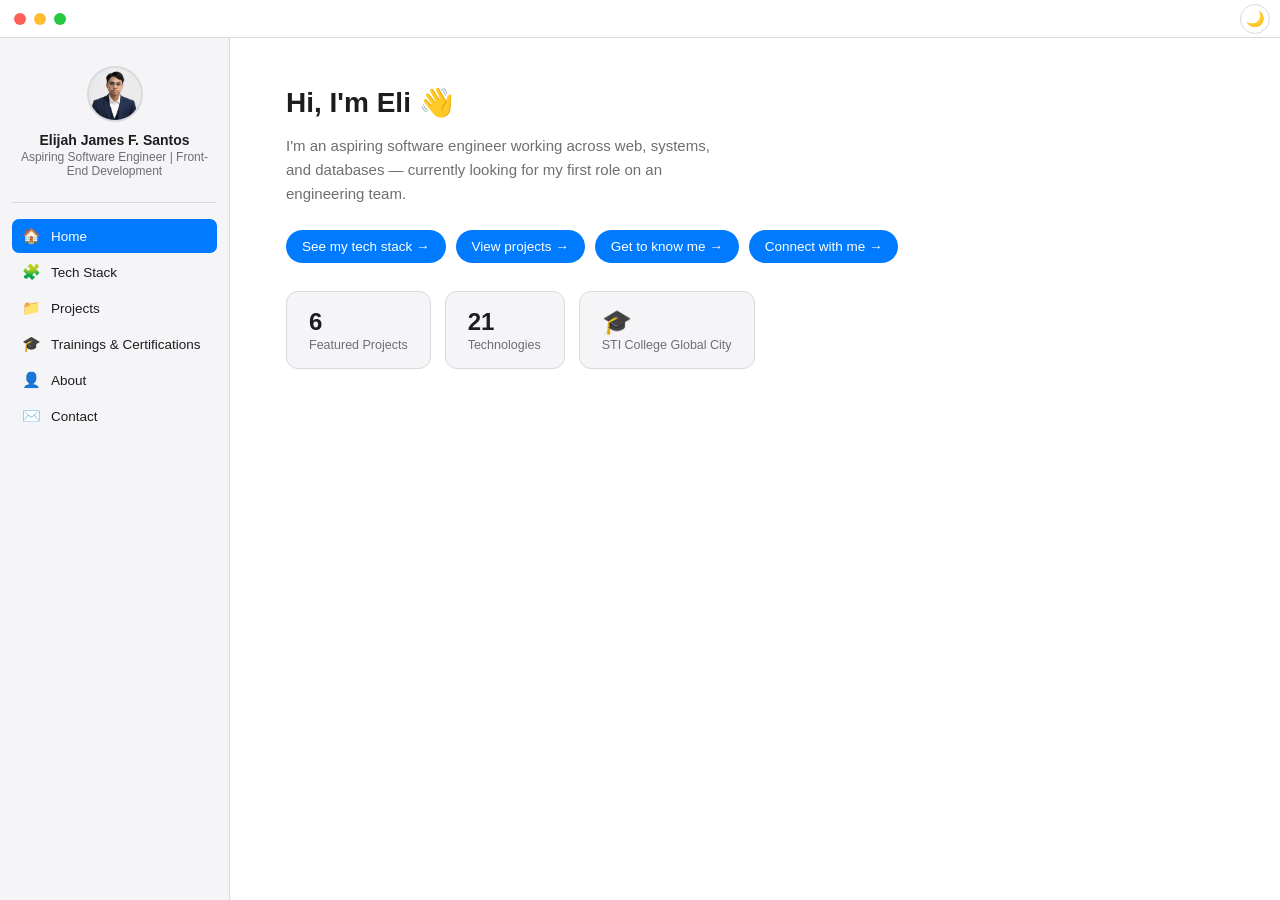
==== commit f7b165e0: "feature projects count" ====
--- a/index.html
+++ b/index.html
@@ -129,7 +129,7 @@
 
             <div class="stats-row">
               <div class="stat-card">
-                <div class="stat-num">5</div>
+                <div class="stat-num">6</div>
                 <div class="stat-label">Featured Projects</div>
               </div>
 
